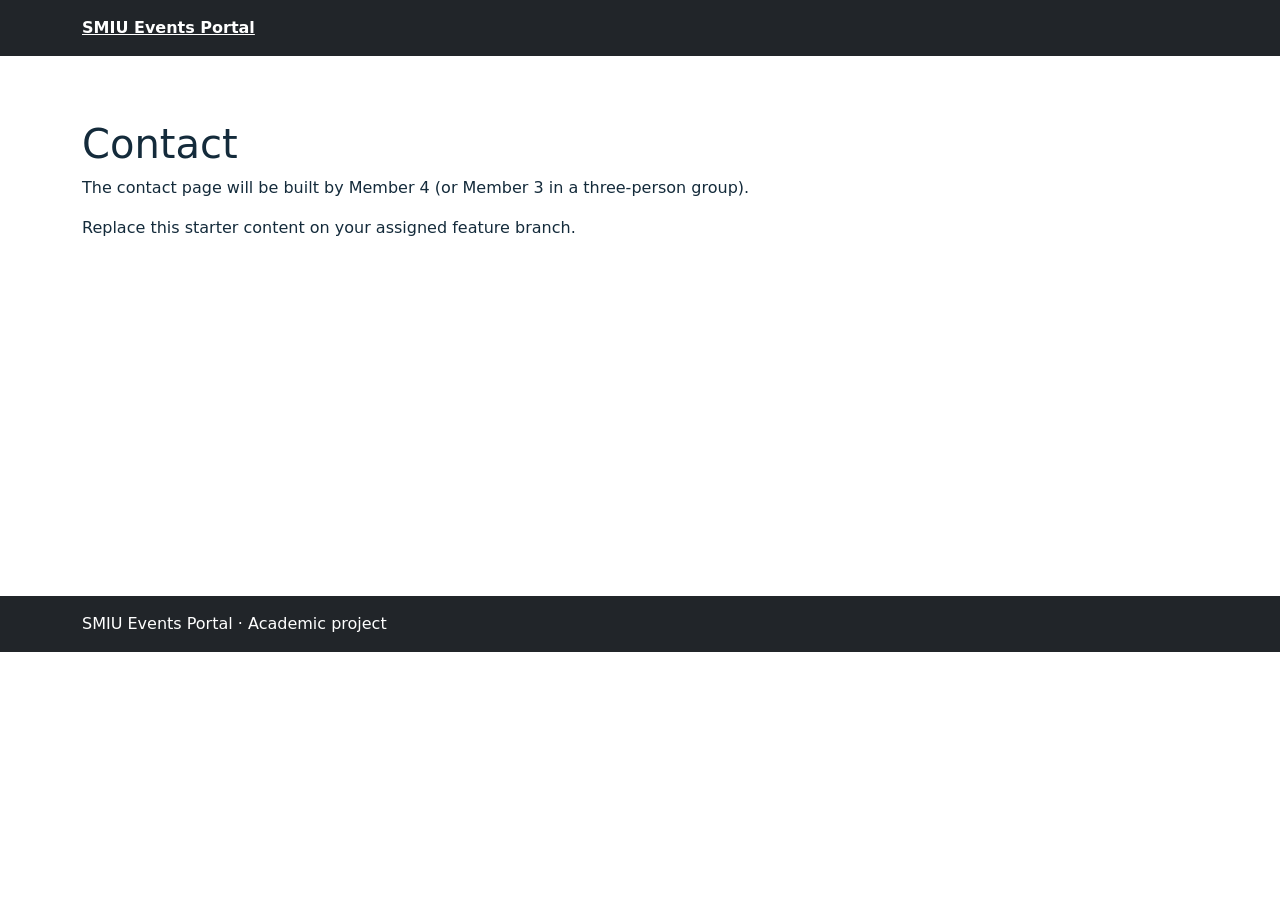
==== contact.html @ edaf1c9c "starter structure" ====
<!doctype html>
<html lang="en">
<head>
  <meta charset="utf-8">
  <meta name="viewport" content="width=device-width, initial-scale=1">
  <title>Contact | SMIU Events Portal</title>
  <link href="https://cdn.jsdelivr.net/npm/bootstrap@5.3.3/dist/css/bootstrap.min.css" rel="stylesheet" integrity="sha384-QWTKZyjpPEjISv5WaRU9OFeRpok6YctnYmDr5pNlyT2bRjXh0JMhjY6hW+ALEwIH" crossorigin="anonymous">
  <link href="css/style.css" rel="stylesheet">
</head>
<body>
  <header class="bg-dark text-white p-3"><nav class="container" aria-label="Starter navigation"><a class="text-white fw-bold" href="index.html">SMIU Events Portal</a></nav></header>
  <main class="container"><h1>Contact</h1><p>The contact page will be built by Member 4 (or Member 3 in a three-person group).</p><p>Replace this starter content on your assigned feature branch.</p></main>
  <footer class="bg-dark text-white p-3"><div class="container">SMIU Events Portal · Academic project</div></footer>
  <script src="https://cdn.jsdelivr.net/npm/bootstrap@5.3.3/dist/js/bootstrap.bundle.min.js" integrity="sha384-YvpcrYf0tY3lHB60NNkmXc5s9fDVZLESaAA55NDzOxhy9GkcIdslK1eN7N6jIeHz" crossorigin="anonymous"></script>
</body>
</html>
---- css/style.css ----
/* Starter stylesheet. Member 1 will build the shared portal theme. */
:root { --ink: #142b3b; --navy: #102a43; --teal: #0d9488; --gold: #f4b942; }
body { color: var(--ink); font-family: system-ui, sans-serif; }
main { min-height: 60vh; padding: 4rem 0; }
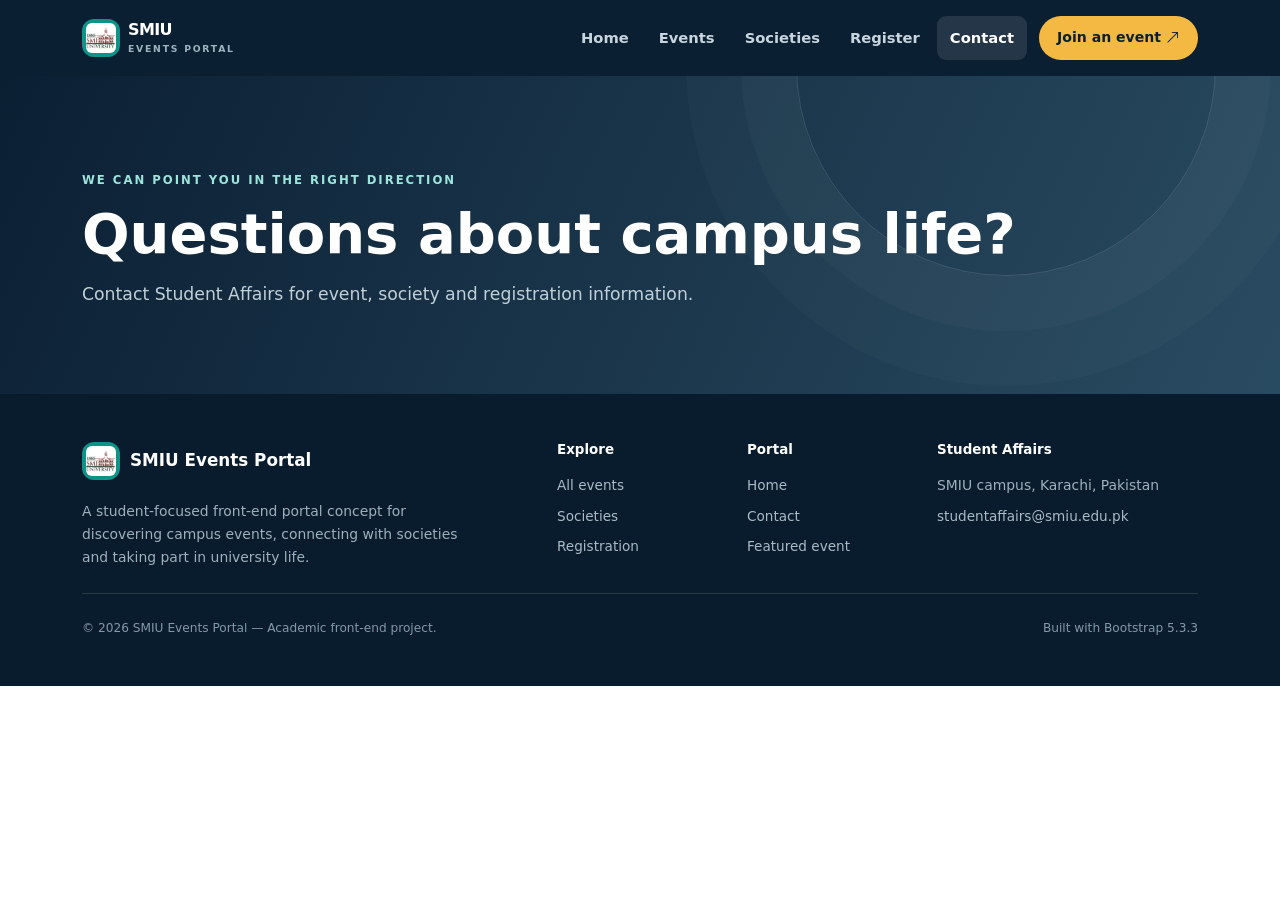
==== commit dad98a4b: "Build contact page and contact form" ====
--- a/contact.html
+++ b/contact.html
@@ -1,16 +1,163 @@
 <!doctype html>
 <html lang="en">
-<head>
-  <meta charset="utf-8">
-  <meta name="viewport" content="width=device-width, initial-scale=1">
-  <title>Contact | SMIU Events Portal</title>
-  <link href="https://cdn.jsdelivr.net/npm/bootstrap@5.3.3/dist/css/bootstrap.min.css" rel="stylesheet" integrity="sha384-QWTKZyjpPEjISv5WaRU9OFeRpok6YctnYmDr5pNlyT2bRjXh0JMhjY6hW+ALEwIH" crossorigin="anonymous">
-  <link href="css/style.css" rel="stylesheet">
-</head>
-<body>
-  <header class="bg-dark text-white p-3"><nav class="container" aria-label="Starter navigation"><a class="text-white fw-bold" href="index.html">SMIU Events Portal</a></nav></header>
-  <main class="container"><h1>Contact</h1><p>The contact page will be built by Member 4 (or Member 3 in a three-person group).</p><p>Replace this starter content on your assigned feature branch.</p></main>
-  <footer class="bg-dark text-white p-3"><div class="container">SMIU Events Portal · Academic project</div></footer>
-  <script src="https://cdn.jsdelivr.net/npm/bootstrap@5.3.3/dist/js/bootstrap.bundle.min.js" integrity="sha384-YvpcrYf0tY3lHB60NNkmXc5s9fDVZLESaAA55NDzOxhy9GkcIdslK1eN7N6jIeHz" crossorigin="anonymous"></script>
-</body>
-</html>+  <head>
+    <meta charset="utf-8" />
+    <meta name="viewport" content="width=device-width, initial-scale=1" />
+    <meta
+      name="description"
+      content="Contact the SMIU Student Affairs Office and view the student project team."
+    />
+    <meta name="theme-color" content="#102a43" />
+    <title>Contact Student Affairs | SMIU Events Portal</title>
+    <link rel="preconnect" href="https://cdn.jsdelivr.net" crossorigin />
+    <link
+      href="https://cdn.jsdelivr.net/npm/bootstrap@5.3.3/dist/css/bootstrap.min.css"
+      rel="stylesheet"
+      integrity="sha384-QWTKZyjpPEjISv5WaRU9OFeRpok6YctnYmDr5pNlyT2bRjXh0JMhjY6hW+ALEwIH"
+      crossorigin="anonymous"
+    />
+    <link
+      href="https://cdn.jsdelivr.net/npm/bootstrap-icons@1.11.3/font/bootstrap-icons.min.css"
+      rel="stylesheet"
+    />
+    <link href="css/style.css" rel="stylesheet" />
+  </head>
+  <body>
+    <header>
+      <nav class="navbar navbar-expand-lg navbar-dark portal-navbar">
+        <div class="container">
+          <a
+            class="navbar-brand d-flex align-items-center gap-2"
+            href="index.html"
+            aria-label="SMIU Events Portal home"
+          >
+            <span class="brand-mark"
+              ><img
+                class="rounded"
+                src="./images/smiuLogo.png"
+                alt="SMIU logo"
+                width="30"
+                height="30"
+            /></span>
+            <span class="brand-copy">SMIU <span>EVENTS PORTAL</span></span>
+          </a>
+          <button
+            class="navbar-toggler"
+            type="button"
+            data-bs-toggle="collapse"
+            data-bs-target="#mainNavigation"
+            aria-controls="mainNavigation"
+            aria-expanded="false"
+            aria-label="Toggle navigation"
+          >
+            <span class="navbar-toggler-icon"></span>
+          </button>
+          <div class="collapse navbar-collapse" id="mainNavigation">
+            <ul class="navbar-nav ms-auto align-items-lg-center gap-lg-1">
+              <li class="nav-item">
+                <a class="nav-link" href="index.html">Home</a>
+              </li>
+              <li class="nav-item">
+                <a class="nav-link" href="events.html">Events</a>
+              </li>
+              <li class="nav-item">
+                <a class="nav-link" href="societies.html">Societies</a>
+              </li>
+              <li class="nav-item">
+                <a class="nav-link" href="register.html">Register</a>
+              </li>
+              <li class="nav-item">
+                <a
+                  class="nav-link active"
+                  href="contact.html"
+                  aria-current="page"
+                  >Contact</a
+                >
+              </li>
+              <li class="nav-item ms-lg-2">
+                <a class="btn btn-nav-cta" href="register.html"
+                  >Join an event
+                  <i class="bi bi-arrow-up-right" aria-hidden="true"></i
+                ></a>
+              </li>
+            </ul>
+          </div>
+        </div>
+      </nav>
+    </header>
+    <main>
+      <section class="page-hero page-hero-contact">
+        <div class="container">
+          <span class="eyebrow eyebrow-light"
+            >We can point you in the right direction</span
+          >
+          <h1 class="display-4 fw-bold text-white mt-2">
+            Questions about campus life?
+          </h1>
+          <p class="page-hero-copy">
+            Contact Student Affairs for event, society and registration
+            information.
+          </p>
+        </div>
+      </section>
+    </main>
+    <footer class="portal-footer">
+      <div class="container py-5">
+        <div class="row g-4 align-items-start">
+          <div class="col-lg-5">
+            <a class="footer-brand" href="index.html"
+              ><span class="brand-mark"
+                ><img
+                  class="rounded"
+                  src="./images/smiuLogo.png"
+                  alt="SMIU logo"
+                  width="30"
+                  height="30"
+              /></span>
+              SMIU Events Portal</a
+            >
+            <p class="footer-copy mt-3 mb-0">
+              A student-focused front-end portal concept for discovering campus
+              events, connecting with societies and taking part in university
+              life.
+            </p>
+          </div>
+          <div class="col-6 col-lg-2">
+            <h2 class="footer-heading">Explore</h2>
+            <a href="events.html">All events</a>
+            <a href="societies.html">Societies</a>
+            <a href="register.html">Registration</a>
+          </div>
+          <div class="col-6 col-lg-2">
+            <h2 class="footer-heading">Portal</h2>
+            <a href="index.html">Home</a>
+            <a href="contact.html">Contact</a>
+            <a href="event-details.html">Featured event</a>
+          </div>
+          <div class="col-lg-3">
+            <h2 class="footer-heading">Student Affairs</h2>
+            <p class="footer-copy mb-2">SMIU campus, Karachi, Pakistan</p>
+            <a href="mailto:studentaffairs@smiu.edu.pk"
+              >studentaffairs@smiu.edu.pk</a
+            >
+          </div>
+        </div>
+        <div
+          class="footer-bottom mt-4 pt-4 d-flex flex-column flex-md-row justify-content-between gap-2"
+        >
+          <span
+            >© <span data-current-year>2026</span> SMIU Events Portal — Academic
+            front-end project.</span
+          >
+          <span>Built with Bootstrap 5.3.3</span>
+        </div>
+      </div>
+    </footer>
+    <script
+      src="https://cdn.jsdelivr.net/npm/bootstrap@5.3.3/dist/js/bootstrap.bundle.min.js"
+      integrity="sha384-YvpcrYf0tY3lHB60NNkmXc5s9fDVZLESaAA55NDzOxhy9GkcIdslK1eN7N6jIeHz"
+      crossorigin="anonymous"
+    ></script>
+    <script src="js/main.js"></script>
+  </body>
+</html>
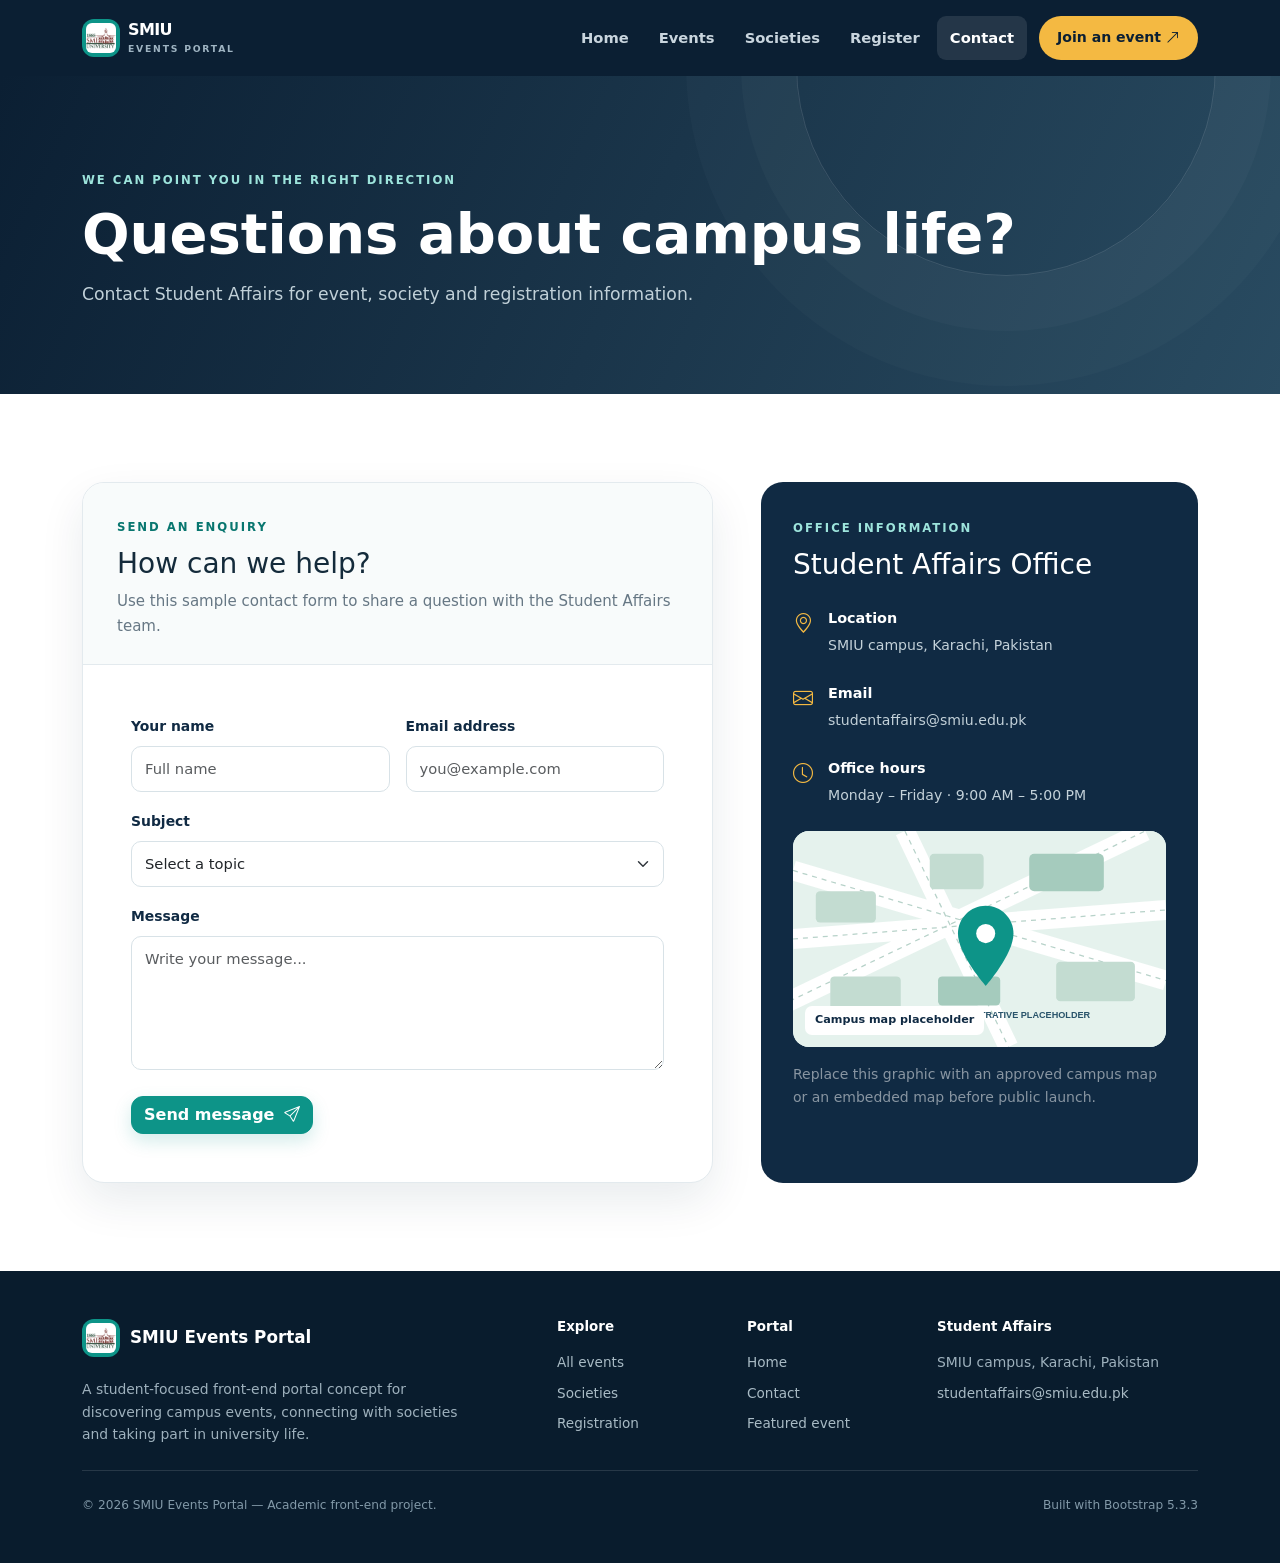
==== commit 3ce6fc6e: "Add campus map illustration section 2 added in contact.html" ====
--- a/contact.html
+++ b/contact.html
@@ -100,6 +100,128 @@
           </p>
         </div>
       </section>
+      <section class="section-pad">
+        <div class="container">
+          <div class="row g-5">
+            <div class="col-lg-7">
+              <div class="form-shell">
+                <div class="form-shell-heading">
+                  <span class="eyebrow">Send an enquiry</span>
+                  <h2 class="h3 mt-2">How can we help?</h2>
+                  <p class="body-copy mb-0">
+                    Use this sample contact form to share a question with the
+                    Student Affairs team.
+                  </p>
+                </div>
+                <form class="p-4 p-lg-5" data-demo-form>
+                  <div class="row g-3">
+                    <div class="col-md-6">
+                      <label for="contactName" class="form-label"
+                        >Your name</label
+                      ><input
+                        class="form-control"
+                        id="contactName"
+                        name="name"
+                        type="text"
+                        placeholder="Full name"
+                        required
+                      />
+                    </div>
+                    <div class="col-md-6">
+                      <label for="contactEmail" class="form-label"
+                        >Email address</label
+                      ><input
+                        class="form-control"
+                        id="contactEmail"
+                        name="email"
+                        type="email"
+                        placeholder="you@example.com"
+                        required
+                      />
+                    </div>
+                    <div class="col-12">
+                      <label for="contactSubject" class="form-label"
+                        >Subject</label
+                      ><select
+                        class="form-select"
+                        id="contactSubject"
+                        name="subject"
+                        required
+                      >
+                        <option value="" selected disabled>
+                          Select a topic
+                        </option>
+                        <option>Event information</option>
+                        <option>Society membership</option>
+                        <option>Registration support</option>
+                        <option>Other enquiry</option>
+                      </select>
+                    </div>
+                    <div class="col-12">
+                      <label for="contactMessage" class="form-label"
+                        >Message</label
+                      ><textarea
+                        class="form-control"
+                        id="contactMessage"
+                        name="message"
+                        rows="5"
+                        placeholder="Write your message..."
+                        required
+                      ></textarea>
+                    </div>
+                    <div class="col-12">
+                      <div class="form-feedback" aria-live="polite"></div>
+                      <button type="submit" class="btn btn-primary">
+                        Send message
+                        <i class="bi bi-send ms-1" aria-hidden="true"></i>
+                      </button>
+                    </div>
+                  </div>
+                </form>
+              </div>
+            </div>
+            <div class="col-lg-5">
+              <div class="contact-info-panel">
+                <span class="eyebrow eyebrow-light">Office information</span>
+                <h2 class="h3 text-white mt-2">Student Affairs Office</h2>
+                <div class="contact-detail">
+                  <i class="bi bi-geo-alt" aria-hidden="true"></i>
+                  <div>
+                    <strong>Location</strong
+                    ><span>SMIU campus, Karachi, Pakistan</span>
+                  </div>
+                </div>
+                <div class="contact-detail">
+                  <i class="bi bi-envelope" aria-hidden="true"></i>
+                  <div>
+                    <strong>Email</strong
+                    ><a href="mailto:studentaffairs@smiu.edu.pk"
+                      >studentaffairs@smiu.edu.pk</a
+                    >
+                  </div>
+                </div>
+                <div class="contact-detail">
+                  <i class="bi bi-clock" aria-hidden="true"></i>
+                  <div>
+                    <strong>Office hours</strong
+                    ><span>Monday – Friday · 9:00 AM – 5:00 PM</span>
+                  </div>
+                </div>
+                <div class="map-placeholder mt-4">
+                  <img
+                    src="images/campus-map.svg"
+                    alt="Illustrated map placeholder showing a route marker for the SMIU campus"
+                  /><span>Campus map placeholder</span>
+                </div>
+                <p class="small text-white-50 mt-3 mb-0">
+                  Replace this graphic with an approved campus map or an
+                  embedded map before public launch.
+                </p>
+              </div>
+            </div>
+          </div>
+        </div>
+      </section>
     </main>
     <footer class="portal-footer">
       <div class="container py-5">
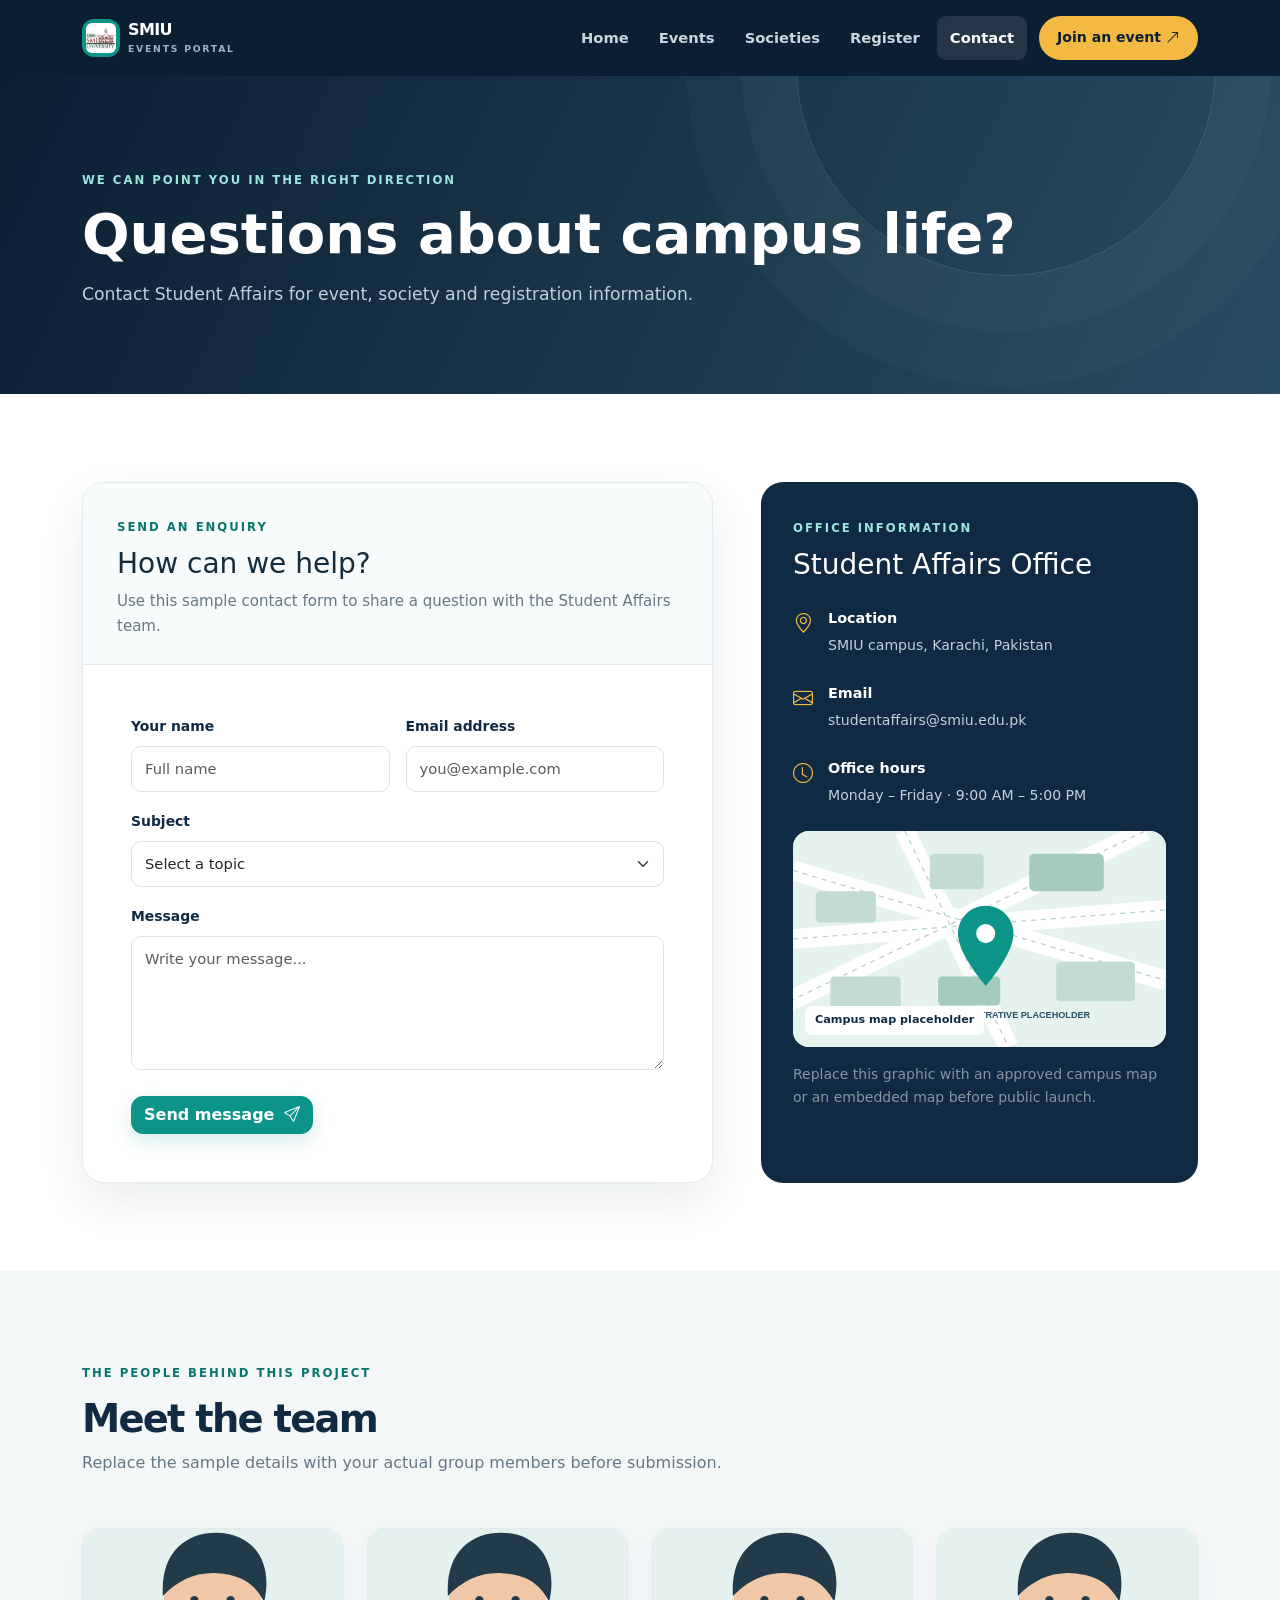
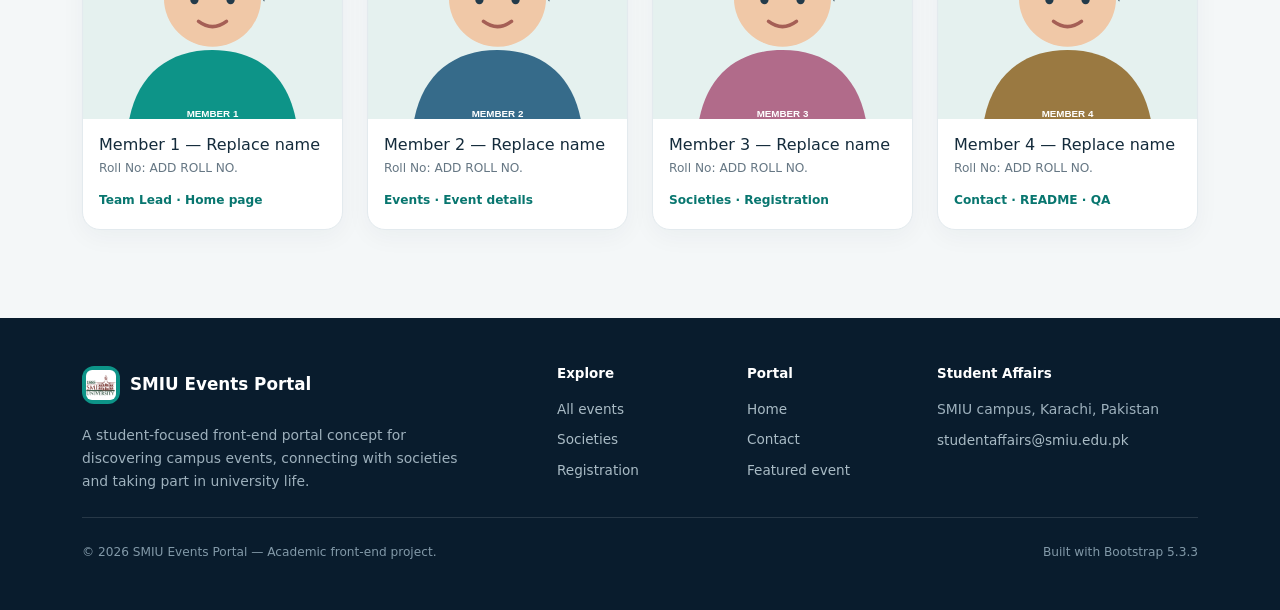
==== commit 6f0ad1fe: "Add team member profile placehoders and section 3 added" ====
--- a/contact.html
+++ b/contact.html
@@ -222,6 +222,72 @@
           </div>
         </div>
       </section>
+      <section class="section-pad bg-soft">
+        <div class="container">
+          <div class="section-heading">
+            <span class="eyebrow">The people behind this project</span>
+            <h2 class="section-title">Meet the team</h2>
+            <p class="section-subtitle">
+              Replace the sample details with your actual group members before
+              submission.
+            </p>
+          </div>
+          <div class="row g-4 mt-2">
+            <div class="col-sm-6 col-lg-3">
+              <article class="team-card h-100">
+                <img
+                  src="images/team-1.svg"
+                  alt="Illustrated profile placeholder for group member one"
+                />
+                <div class="p-3">
+                  <h3 class="h6 mb-1">Member 1 — Replace name</h3>
+                  <p class="team-roll mb-2">Roll No: ADD ROLL NO.</p>
+                  <span class="team-role">Team Lead · Home page</span>
+                </div>
+              </article>
+            </div>
+            <div class="col-sm-6 col-lg-3">
+              <article class="team-card h-100">
+                <img
+                  src="images/team-2.svg"
+                  alt="Illustrated profile placeholder for group member two"
+                />
+                <div class="p-3">
+                  <h3 class="h6 mb-1">Member 2 — Replace name</h3>
+                  <p class="team-roll mb-2">Roll No: ADD ROLL NO.</p>
+                  <span class="team-role">Events · Event details</span>
+                </div>
+              </article>
+            </div>
+            <div class="col-sm-6 col-lg-3">
+              <article class="team-card h-100">
+                <img
+                  src="images/team-3.svg"
+                  alt="Illustrated profile placeholder for group member three"
+                />
+                <div class="p-3">
+                  <h3 class="h6 mb-1">Member 3 — Replace name</h3>
+                  <p class="team-roll mb-2">Roll No: ADD ROLL NO.</p>
+                  <span class="team-role">Societies · Registration</span>
+                </div>
+              </article>
+            </div>
+            <div class="col-sm-6 col-lg-3">
+              <article class="team-card h-100">
+                <img
+                  src="images/team-4.svg"
+                  alt="Illustrated profile placeholder for group member four"
+                />
+                <div class="p-3">
+                  <h3 class="h6 mb-1">Member 4 — Replace name</h3>
+                  <p class="team-roll mb-2">Roll No: ADD ROLL NO.</p>
+                  <span class="team-role">Contact · README · QA</span>
+                </div>
+              </article>
+            </div>
+          </div>
+        </div>
+      </section>
     </main>
     <footer class="portal-footer">
       <div class="container py-5">
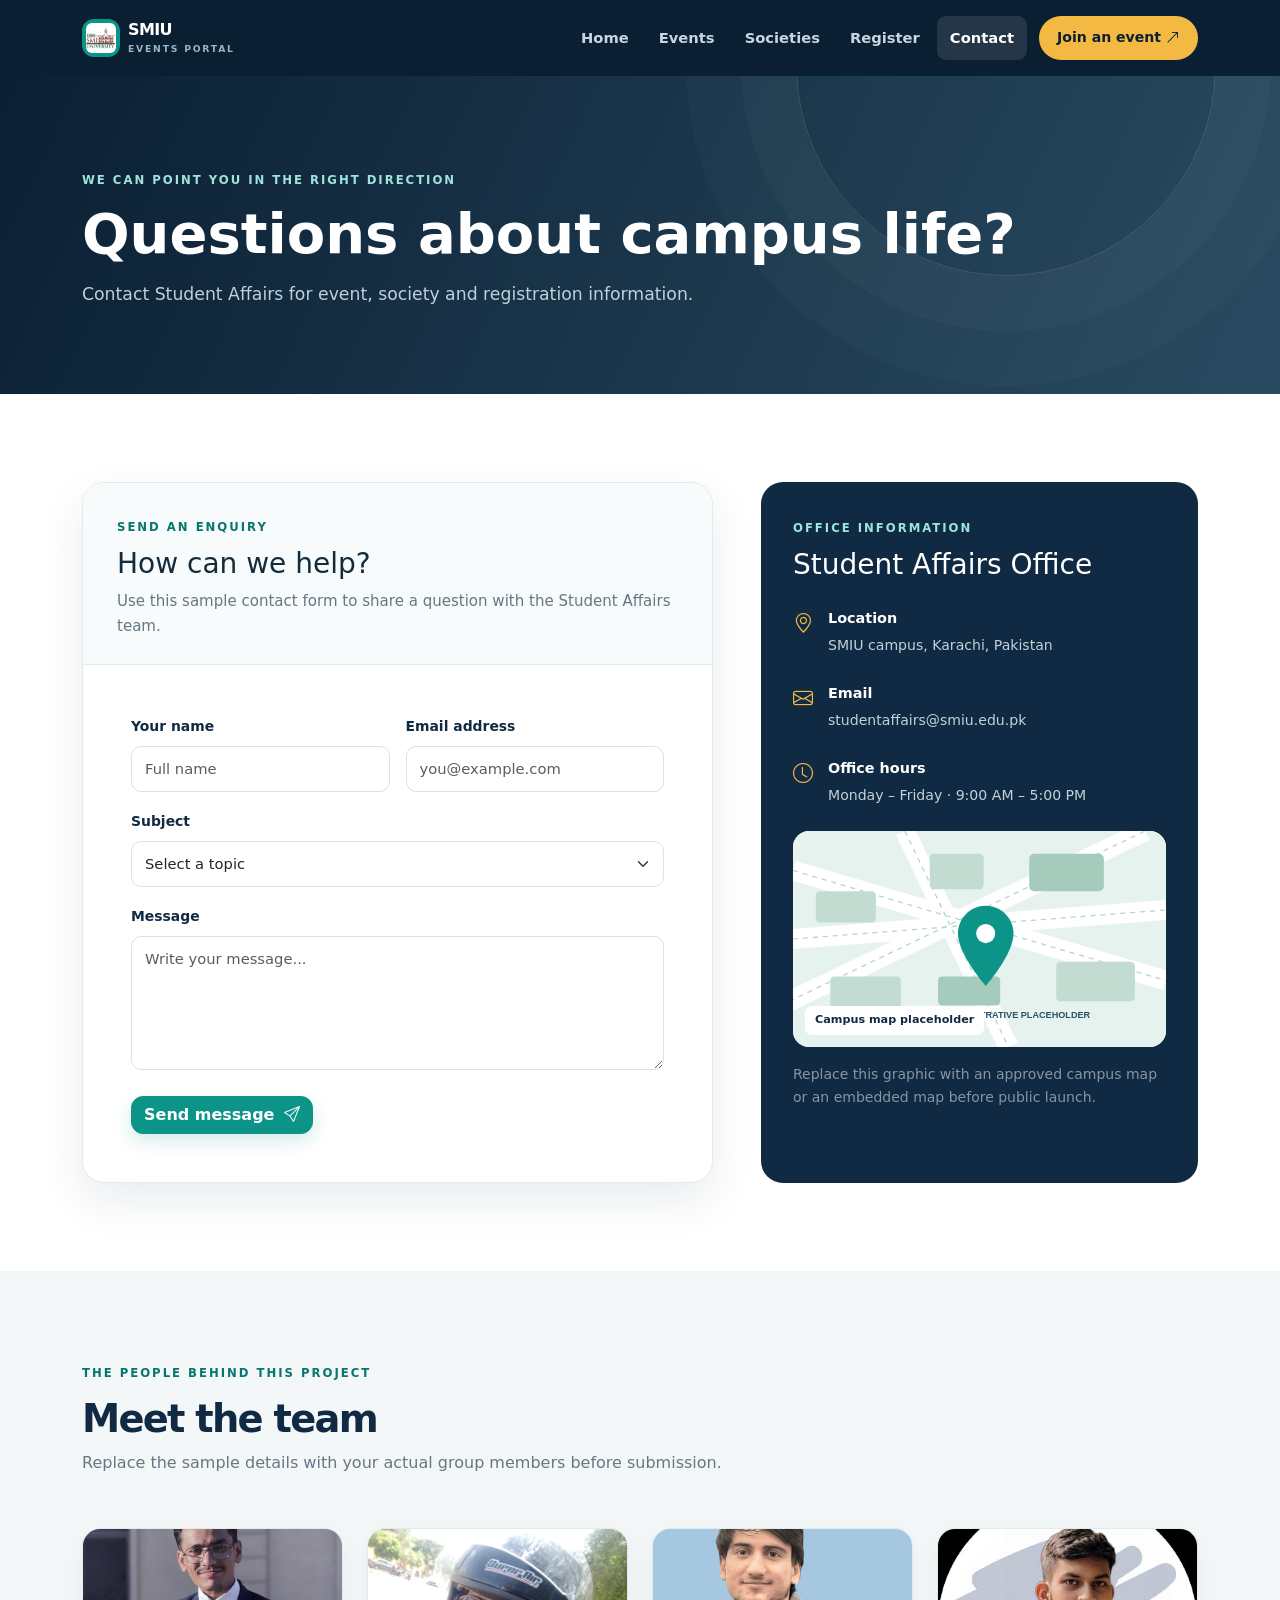
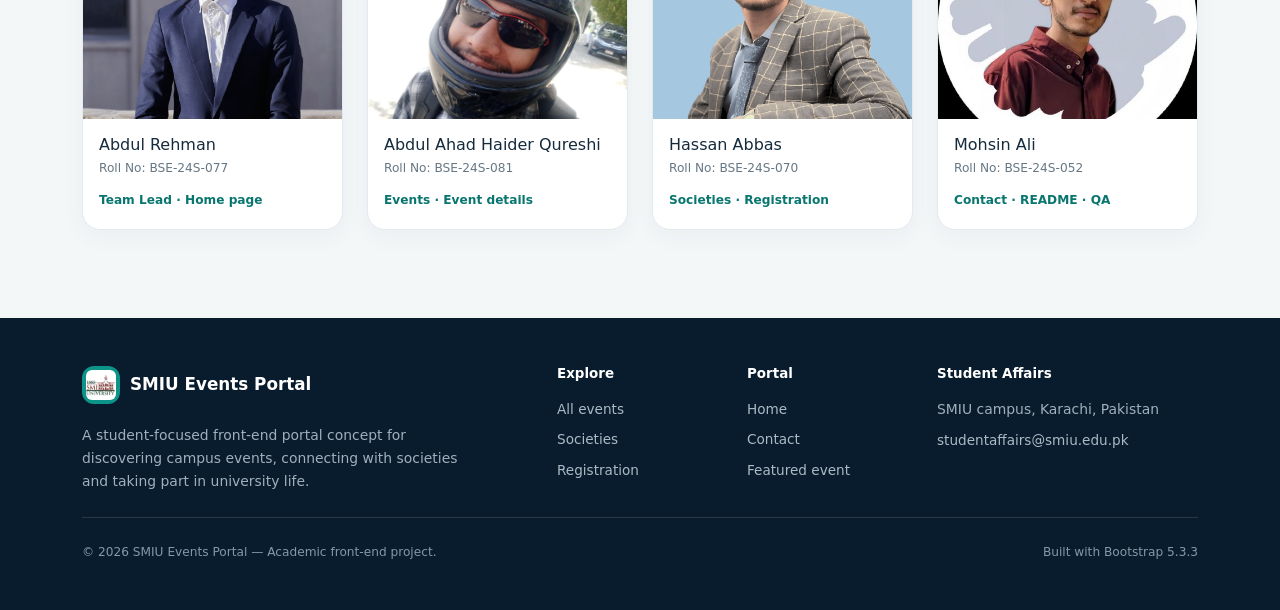
==== commit 94c6ff77: "Actual names and images are added in section 3" ====
--- a/contact.html
+++ b/contact.html
@@ -236,12 +236,12 @@
             <div class="col-sm-6 col-lg-3">
               <article class="team-card h-100">
                 <img
-                  src="images/team-1.svg"
+                  src="images/abdulrehman.png"
                   alt="Illustrated profile placeholder for group member one"
                 />
                 <div class="p-3">
-                  <h3 class="h6 mb-1">Member 1 — Replace name</h3>
-                  <p class="team-roll mb-2">Roll No: ADD ROLL NO.</p>
+                  <h3 class="h6 mb-1">Abdul Rehman</h3>
+                  <p class="team-roll mb-2">Roll No: BSE-24S-077</p>
                   <span class="team-role">Team Lead · Home page</span>
                 </div>
               </article>
@@ -249,12 +249,12 @@
             <div class="col-sm-6 col-lg-3">
               <article class="team-card h-100">
                 <img
-                  src="images/team-2.svg"
+                  src="images/qureshi.jpeg"
                   alt="Illustrated profile placeholder for group member two"
                 />
                 <div class="p-3">
-                  <h3 class="h6 mb-1">Member 2 — Replace name</h3>
-                  <p class="team-roll mb-2">Roll No: ADD ROLL NO.</p>
+                  <h3 class="h6 mb-1">Abdul Ahad Haider Qureshi</h3>
+                  <p class="team-roll mb-2">Roll No: BSE-24S-081</p>
                   <span class="team-role">Events · Event details</span>
                 </div>
               </article>
@@ -262,12 +262,12 @@
             <div class="col-sm-6 col-lg-3">
               <article class="team-card h-100">
                 <img
-                  src="images/team-3.svg"
+                  src="images/hassan.png"
                   alt="Illustrated profile placeholder for group member three"
                 />
                 <div class="p-3">
-                  <h3 class="h6 mb-1">Member 3 — Replace name</h3>
-                  <p class="team-roll mb-2">Roll No: ADD ROLL NO.</p>
+                  <h3 class="h6 mb-1">Hassan Abbas</h3>
+                  <p class="team-roll mb-2">Roll No: BSE-24S-070</p>
                   <span class="team-role">Societies · Registration</span>
                 </div>
               </article>
@@ -275,12 +275,12 @@
             <div class="col-sm-6 col-lg-3">
               <article class="team-card h-100">
                 <img
-                  src="images/team-4.svg"
+                  src="images/mohsin.png"
                   alt="Illustrated profile placeholder for group member four"
                 />
                 <div class="p-3">
-                  <h3 class="h6 mb-1">Member 4 — Replace name</h3>
-                  <p class="team-roll mb-2">Roll No: ADD ROLL NO.</p>
+                  <h3 class="h6 mb-1">Mohsin Ali</h3>
+                  <p class="team-roll mb-2">Roll No: BSE-24S-052</p>
                   <span class="team-role">Contact · README · QA</span>
                 </div>
               </article>
